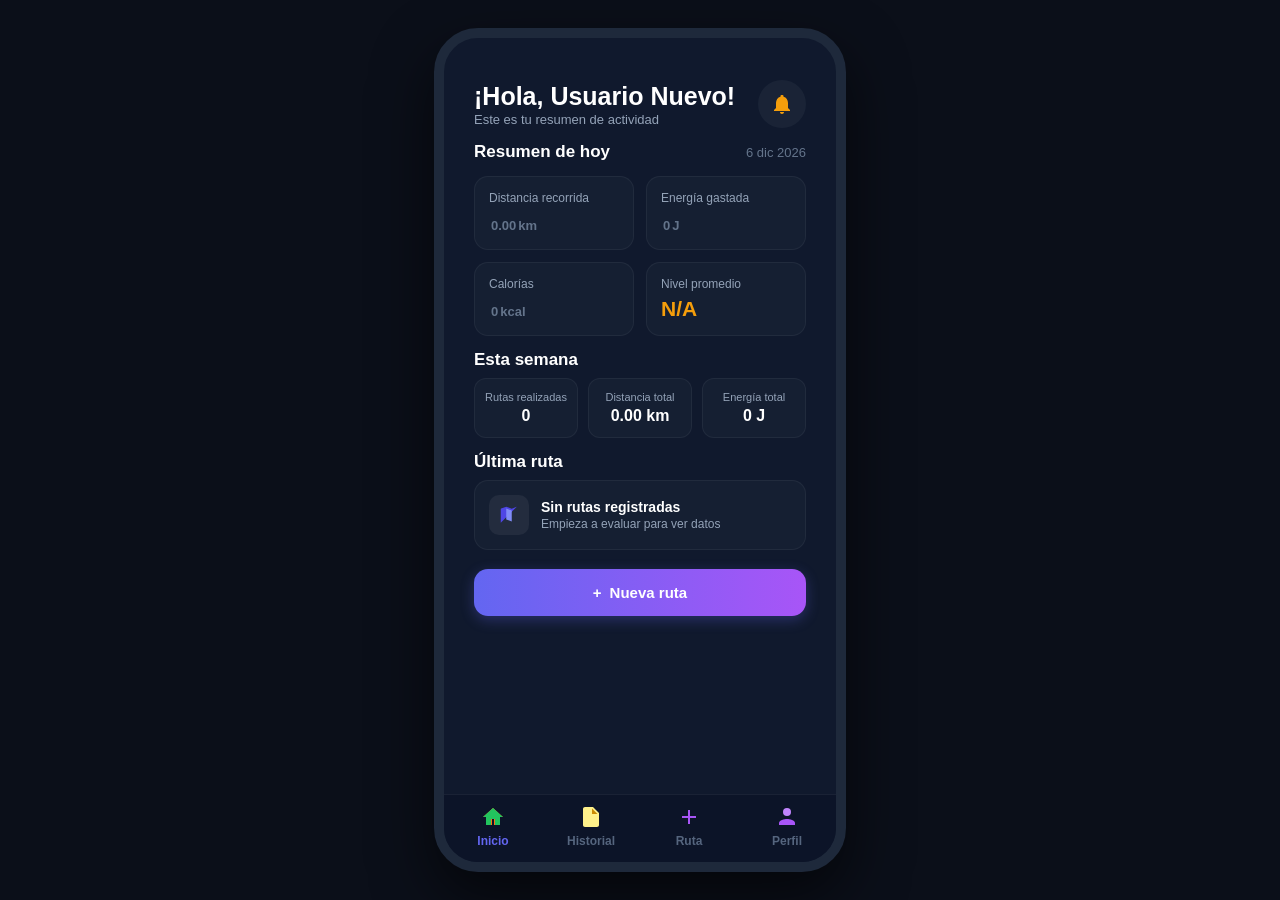
==== pages/dashboard.html @ e40ba509 "Primer commit desde VS Code" ====
<!DOCTYPE html>
<html lang="es">
<head>
    <meta charset="UTF-8">
    <meta name="viewport" content="width=device-width, initial-scale=1.0">
    <title>IntegriSpace 2.0 - Dashboard</title>
    <link rel="stylesheet" href="../css/style.css">
    <style>
        /* --- RESET Y CONTROL DE ESPACIOS COMPACTOS --- */
        .dashboard-layout, .dashboard-layout * {
            box-sizing: border-box;
            margin: 0;
            padding: 0;
        }
        .dashboard-layout {
            display: flex;
            flex-direction: column;
            gap: 14px; 
            padding: 12px 6px 100px 6px; /* Altura perfecta sin desbordes */
        }

        /* --- ENCABEZADO: SALUDO DINÁMICO Y CAMPANA REGULADA --- */
        .header-dashboard {
            display: flex;
            justify-content: space-between;
            align-items: center;
            width: 100%;
        }
        .welcome-text h2 {
            font-size: 25px;
            font-weight: 700;
            color: #ffffff;
        }
        .welcome-text p {
            color: #94a3b8;
            font-size: 13px;
            margin-top: 1px;
        }
        
        /* Botón de Notificaciones con buen tamaño circular */
        .btn-notification-box {
            background: rgba(30, 41, 59, 0.7);
            border: none;
            width: 48px;
            height: 48px;
            border-radius: 50%;
            display: flex;
            align-items: center;
            justify-content: center;
            cursor: pointer;
            transition: background 0.2s;
        }
        .btn-notification-box:hover {
            background: rgba(245, 158, 11, 0.15);
        }
        .btn-notification-box svg {
            width: 24px;
            height: 24px;
            fill: #f59e0b;
        }

        /* --- SECCIONES Y MÉTRICAS DE HOY --- */
        .section-title-container {
            display: flex;
            justify-content: space-between;
            align-items: center;
        }
        .section-title {
            font-size: 17px;
            font-weight: 700;
            color: #ffffff;
        }
        .current-date-badge {
            color: #64748b;
            font-size: 13px;
        }

        .grid-metrics {
            display: grid;
            grid-template-columns: repeat(2, 1fr);
            gap: 12px;
        }
        .metric-card {
            background: rgba(30, 41, 59, 0.45);
            border: 1px solid rgba(255, 255, 255, 0.05);
            border-radius: 14px;
            padding: 14px;
            display: flex;
            flex-direction: column;
            gap: 6px;
        }
        .metric-label {
            color: #94a3b8;
            font-size: 12px;
        }
        .metric-value {
            font-size: 21px;
            font-weight: 700;
            color: #ffffff;
        }
        .metric-value span {
            font-size: 13px;
            color: #64748b;
            margin-left: 2px;
        }
        .text-orange { color: #f59e0b; }

        /* --- SECCIÓN SEMANAL --- */
        .weekly-container-row {
            display: grid;
            grid-template-columns: repeat(3, 1fr);
            gap: 10px;
        }
        .weekly-subcard {
            background: rgba(30, 41, 59, 0.45);
            border: 1px solid rgba(255, 255, 255, 0.05);
            border-radius: 12px;
            padding: 12px 4px;
            text-align: center;
        }
        .weekly-sublabel {
            color: #94a3b8;
            font-size: 11px;
            display: block;
            margin-bottom: 4px;
        }
        .weekly-subvalue {
            font-size: 16px;
            font-weight: 700;
            color: #ffffff;
        }

        /* --- ÚLTIMA RUTA EVALUADA --- */
        .recent-route-card {
            background: rgba(30, 41, 59, 0.45);
            border: 1px solid rgba(255, 255, 255, 0.05);
            border-radius: 14px;
            padding: 14px;
            display: flex;
            align-items: center;
            gap: 12px;
        }
        .route-icon-box {
            background: rgba(255, 255, 255, 0.06);
            width: 40px;
            height: 40px;
            border-radius: 10px;
            display: flex;
            align-items: center;
            justify-content: center;
        }
        .route-icon-box svg {
            width: 22px;
            height: 22px;
        }
        .route-info-box {
            display: flex;
            flex-direction: column;
            gap: 2px;
        }
        .route-timestamp {
            font-size: 14px;
            font-weight: 600;
            color: #ffffff;
        }
        .route-summary-meta {
            font-size: 12px;
            color: #94a3b8;
        }
        .meta-highlight {
            color: #f59e0b;
        }

        /* --- BOTÓN NUEVA RUTA INTEGRADO --- */
        .btn-new-route {
            background: linear-gradient(90deg, #6366f1, #a855f7);
            color: #ffffff;
            border: none;
            border-radius: 14px;
            padding: 15px;
            font-size: 15px;
            font-weight: 700;
            cursor: pointer;
            display: flex;
            align-items: center;
            justify-content: center;
            gap: 8px;
            width: 100%;
            margin-top: 5px;
            box-shadow: 0 4px 14px rgba(99, 102, 241, 0.3);
            transition: transform 0.1s ease;
        }
        .btn-new-route:active {
            transform: scale(0.98);
        }

        /* --- NAVBAR INFERIOR ACOPLADO (Sin cajas grises de fondo ni desbordes) --- */
        .custom-bottom-nav {
            position: absolute !important;
            bottom: 0 !important;
            left: 0 !important;
            width: 100% !important;
            background: #0c1428 !important; 
            border-top: 1px solid rgba(255, 255, 255, 0.06) !important;
            display: flex !important;
            justify-content: space-around !important;
            padding: 10px 0 14px 0 !important;
            z-index: 9999 !important;
            border-radius: 0 0 30px 30px; /* Sigue la curva física del teléfono */
        }
        .custom-nav-item {
            display: flex !important;
            flex-direction: column !important;
            align-items: center !important;
            gap: 5px !important;
            color: #55657e !important;
            text-decoration: none !important;
            font-size: 12px !important;
            font-weight: 600 !important;
            width: 65px !important;
            background: none !important; 
            border: none !important;     
            outline: none !important;
            padding: 0 !important;
        }
        .custom-nav-item.active {
            color: #6366f1 !important;
        }
        .custom-nav-item svg {
            width: 24px !important; 
            height: 24px !important;
            display: block !important;
            background: none !important;
        }
    </style>
</head>
<body>

    <div class="wrapper-movil" style="position: relative; overflow: hidden;">
        <div class="contenido-app">
            <div class="dashboard-layout">
                
                <div class="header-dashboard">
                    <div class="welcome-text">
                        <h2 id="txtWelcome">¡Hola! </h2>
                        <p>Este es tu resumen de actividad</p>
                    </div>
                    <button class="btn-notification-box" id="btnNotification">
                        <svg viewBox="0 0 24 24">
                            <path d="M12 22c1.1 0 2-.9 2-2h-4c0 1.1.89 2 2 2zm6-6v-5c0-3.07-1.64-5.64-4.5-6.32V4c0-.83-.67-1-1.5-1s-1.5.17-1.5 1v.68C7.63 5.36 6 7.92 6 11v5l-2 2v1h16v-1l-2-2z"/>
                        </svg>
                    </button>
                </div>

                <div class="section-title-container">
                    <span class="section-title">Resumen de hoy</span>
                    <span class="current-date-badge" id="lblCurrentDate">--/--/----</span>
                </div>

                <div class="grid-metrics">
                    <div class="metric-card">
                        <span class="metric-label">Distancia recorrida</span>
                        <div class="metric-value"><span id="lblTodayDist">0.00</span><span>km</span></div>
                    </div>
                    <div class="metric-card">
                        <span class="metric-label">Energía gastada</span>
                        <div class="metric-value text-orange"><span id="lblTodayEnergy">0</span><span>J</span></div>
                    </div>
                    <div class="metric-card">
                        <span class="metric-label">Calorías</span>
                        <div class="metric-value"><span id="lblTodayCalories">0</span><span>kcal</span></div>
                    </div>
                    <div class="metric-card">
                        <span class="metric-label">Nivel promedio</span>
                        <div class="metric-value text-orange" id="lblTodayLevel">N/A</div>
                    </div>
                </div>

                <div>
                    <span class="section-title" style="display:block; margin-bottom:8px;">Esta semana</span>
                    <div class="weekly-container-row">
                        <div class="weekly-subcard">
                            <span class="weekly-sublabel">Rutas realizadas</span>
                            <span class="weekly-subvalue" id="lblWeekRoutes">0</span>
                        </div>
                        <div class="weekly-subcard">
                            <span class="weekly-sublabel">Distancia total</span>
                            <span class="weekly-subvalue" id="lblWeekDist">0.00 km</span>
                        </div>
                        <div class="weekly-subcard">
                            <span class="weekly-sublabel">Energía total</span>
                            <span class="weekly-subvalue" id="lblWeekEnergy">0 J</span>
                        </div>
                    </div>
                </div>

                <div>
                    <span class="section-title" style="display:block; margin-bottom:8px;">Última ruta</span>
                    <div class="recent-route-card">
                        <div class="route-icon-box">
                            <svg viewBox="0 0 24 24">
                                <path d="M20.5 3l-.16.03L15 5.1 9 3 3.36 4.9c-.21.07-.36.25-.36.48V20.5c0 .28.22.5c.5.5l.16-.03L9 18.9l6 2.1 5.64-1.9c.21-.07.36-.25.36-.48V3.5c0-.28-.22-.5-.5-.5z" fill="#4f46e5"/>
                                <path d="M15 19l-6-2.11V5l6 2.11V19z" fill="#818cf8"/>
                            </svg>
                        </div>
                        <div class="route-info-box">
                            <span class="route-timestamp" id="lblRecentRouteTime">Sin rutas registradas</span>
                            <span class="route-summary-meta" id="lblRecentRouteMeta">Empieza a evaluar para ver datos</span>
                        </div>
                    </div>
                </div>

                <button class="btn-new-route" onclick="alert('Iniciando el módulo de tracking de ruta...')">
                    <span>+</span> Nueva ruta
                </button>

            </div>
        </div>

        <nav class="custom-bottom-nav">
            <a href="dashboard.html" class="custom-nav-item active">
                <svg viewBox="0 0 24 24">
                    <path d="M12 3L2 12h3v8h6v-6h2v6h6v-8h3L12 3z" fill="#f97316"/>
                    <path d="M10 20v-6h4v6h5v-8h3L12 3 2 12h3v8h5z" fill="#22c55e"/>
                </svg>
                <span>Inicio</span>
            </a>
            <a href="historial.html" class="custom-nav-item">
                <svg viewBox="0 0 24 24">
                    <path d="M14 2H6c-1.1 0-1.99.9-1.99 2L4 20c0 1.1.89 2 1.99 2H18c1.1 0 2-.9 2-2V8l-6-6z" fill="#fef08a"/>
                    <path d="M13 9V3.5L18.5 9H13z" fill="#ca8a04"/>
                </svg>
                <span>Historial</span>
            </a>
            <a href="evaluacion.html" class="custom-nav-item">
                <svg viewBox="0 0 24 24">
                    <path d="M19 13h-6v6h-2v-6H5v-2h6V5h2v6h6v2z" fill="#a855f7"/>
                </svg>
                <span>Ruta</span>
            </a>
            <a href="perfil.html" class="custom-nav-item">
                <svg viewBox="0 0 24 24">
                    <circle cx="12" cy="7" r="4" fill="#c084fc"/>
                    <path d="M12 14c-2.67 0-8 1.34-8 4v2h16v-2c0-2.66-5.33-4-8-4z" fill="#a855f7"/>
                </svg>
                <span>Perfil</span>
            </a>
        </nav>
    </div>

    <script>
        document.addEventListener('DOMContentLoaded', () => {
            // Actualizar Fecha del Teléfono automáticamente
            const lblCurrentDate = document.getElementById('lblCurrentDate');
            if (lblCurrentDate) {
                const hoy = new Date();
                lblCurrentDate.textContent = hoy.toLocaleDateString('es-ES', { day: 'numeric', month: 'short', year: 'numeric' }).replace('.', '');
            }

            // Capturar la sesión activa para el saludo dinámico personalizado
            const txtWelcome = document.getElementById('txtWelcome');
            const usuarioActivo = localStorage.getItem('sesionActiva') || "Usuario Nuevo";
            if (txtWelcome) {
                txtWelcome.textContent = `¡Hola, ${usuarioActivo}! `;
            }

            // EVITA HARDCODEAR DATOS SI ES UNA CUENTA NUEVA (Limpieza estricta)
            if (usuarioActivo !== "Idominguez" && usuarioActivo !== "admin") {
                document.getElementById('lblTodayDist').textContent = "0.00";
                document.getElementById('lblTodayEnergy').textContent = "0";
                document.getElementById('lblTodayCalories').textContent = "0";
                document.getElementById('lblTodayLevel').textContent = "N/A";
                document.getElementById('lblWeekRoutes').textContent = "0";
                document.getElementById('lblWeekDist').textContent = "0.00 km";
                document.getElementById('lblWeekEnergy').textContent = "0 J";
                document.getElementById('lblRecentRouteTime').textContent = "Sin rutas registradas";
                document.getElementById('lblRecentRouteMeta').textContent = "Empieza a evaluar para ver datos";
            } else {
                // Cuenta Demo o de Pruebas (Idominguez / admin)
                document.getElementById('lblTodayDist').textContent = "0.65";
                document.getElementById('lblTodayEnergy').textContent = "780";
                document.getElementById('lblTodayCalories').textContent = "186";
                document.getElementById('lblTodayLevel').textContent = "Moderado";
                document.getElementById('lblWeekRoutes').textContent = "30";
                document.getElementById('lblWeekDist').textContent = "14.08 km";
                document.getElementById('lblWeekEnergy').textContent = "17527 J";
                document.getElementById('lblRecentRouteTime').textContent = "12-jun., 09:39 p. m.";
                document.getElementById('lblRecentRouteMeta').innerHTML = '0.65 km · <span class="meta-highlight">Moderado</span>';
            }

            // Funcionalidad de Alerta para el botón de Notificaciones
            const btnNotification = document.getElementById('btnNotification');
            if (btnNotification) {
                btnNotification.addEventListener('click', () => {
                    alert("¡Todo en orden! No tienes alertas viales ni mensajes nuevos pendientes.");
                });
            }
        });
    </script>
</body>
</html>
---- css/style.css ----
/* ==========================================================================
   VARIABLES DE DISEÑO - INTEGRISPACE 2.0 (Calibración de Color Exacta)
   ========================================================================== */
:root {
    --bg-principal: #10192d;     /* Azul noche exacto a tus maquetas */
    --bg-tarjeta: #18253c;       /* Fondo de inputs y tarjetas contenedor */
    --borde-tarjeta: #263756;    /* Bordes sutiles visibles */
    --texto-blanco: #ffffff;
    --texto-gris: #94a3b8;       /* Gris claro para legibilidad */
    --accent-blue: #3b82f6;      
    --gradiente-morado: linear-gradient(90deg, #6366f1, #3b82f6);
}

/* ==========================================================================
   RESETEO Y CONFIGURACIÓN BASE
   ========================================================================== */
* {
    margin: 0;
    padding: 0;
    box-sizing: border-box;
    font-family: 'Segoe UI', -apple-system, BlinkMacSystemFont, Roboto, sans-serif;
}

body {
    background-color: #0b0f19; 
    color: var(--texto-blanco);
    display: flex;
    justify-content: center;
    align-items: center;
    min-height: 100vh;
    transition: background-color 0.2s ease;
}

/* ==========================================================================
   CONTENEDOR SMARTPHONE (WRAPPER EQUILIBRADO)
   ========================================================================== */
.wrapper-movil {
    width: 100%;
    max-width: 412px;
    height: 844px;
    background-color: var(--bg-principal);
    border: 10px solid #1e293b;
    border-radius: 44px;
    position: relative;
    display: flex;
    flex-direction: column;
    overflow: hidden;
    box-shadow: 0 25px 60px rgba(0, 0, 0, 0.6);
}

.contenido-app {
    flex: 1;
    overflow-y: auto;
    padding: 30px 24px; /* Espaciado interno balanceado */
    display: flex;
    flex-direction: column;
}

.contenido-app::-webkit-scrollbar {
    width: 0px;
}

/* ==========================================================================
   COMPONENTES COMUNES (MENÚ INFERIOR)
   ========================================================================== */
.menu-inferior {
    position: absolute;
    bottom: 0;
    left: 0;
    width: 100%;
    height: 75px;
    background-color: #0d1321;
    border-top: 1px solid var(--borde-tarjeta);
    display: flex;
    justify-content: space-around;
    align-items: center;
    z-index: 100;
}

.menu-item {
    display: flex;
    flex-direction: column;
    align-items: center;
    text-decoration: none;
    color: var(--texto-gris);
    font-size: 11px;
    transition: color 0.2s ease;
}

.menu-item.activo {
    color: #6c5ce7;
}

/* ==========================================================================
   MODOS DE ACCESIBILIDAD DINÁMICOS CORREGIDOS
   ========================================================================== */

/* Escala uniforme de fuentes para elementos clave al activar Texto Grande */
body.large-text .brand-wrapper h1 { font-size: 42px; }
body.large-text .brand-tagline { font-size: 16px; max-width: 320px; }
body.large-text .login-input { font-size: 17px; padding: 18px; }
body.large-text .btn-login { font-size: 18px; padding: 18px; }
body.large-text .forgot-link, body.large-text .register-prompt { font-size: 16px; }
body.large-text .acc-option { font-size: 16px; }

/* Inversión total para el modo Alto Contraste */
body.high-contrast {
    --bg-principal: #000000;
    --bg-tarjeta: #0c0c0c;
    --borde-tarjeta: #ffffff;
    --texto-gris: #ffffff;
    --gradiente-morado: #5145cd;
}

body.high-contrast .login-input {
    border: 2px solid #ffffff;
}

body.high-contrast .btn-accessibility {
    background: #ffffff;
}

body.high-contrast .btn-accessibility img {
    filter: invert(0) brightness(0);
}
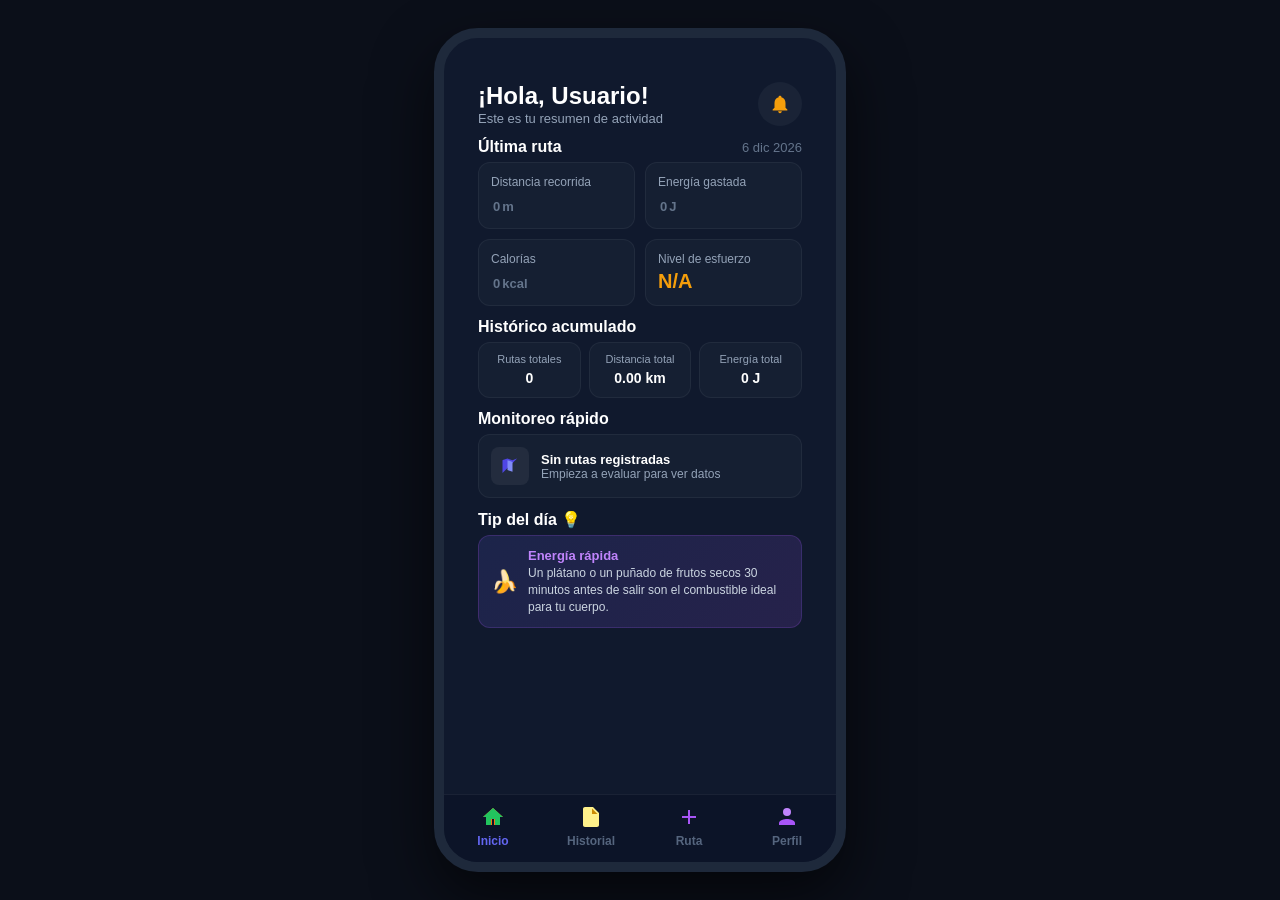
==== commit 9ac73fcf: "Actualización de la estructura y nuevos estilos" ====
--- a/pages/dashboard.html
+++ b/pages/dashboard.html
@@ -15,11 +15,11 @@
         .dashboard-layout {
             display: flex;
             flex-direction: column;
-            gap: 14px; 
-            padding: 12px 6px 100px 6px; /* Altura perfecta sin desbordes */
-        }
-
-        /* --- ENCABEZADO: SALUDO DINÁMICO Y CAMPANA REGULADA --- */
+            gap: 12px;
+            padding: 14px 10px 75px 10px;
+        }
+
+        /* --- ENCABEZADO --- */
         .header-dashboard {
             display: flex;
             justify-content: space-between;
@@ -27,7 +27,7 @@
             width: 100%;
         }
         .welcome-text h2 {
-            font-size: 25px;
+            font-size: 24px;
             font-weight: 700;
             color: #ffffff;
         }
@@ -37,25 +37,20 @@
             margin-top: 1px;
         }
         
-        /* Botón de Notificaciones con buen tamaño circular */
         .btn-notification-box {
             background: rgba(30, 41, 59, 0.7);
             border: none;
-            width: 48px;
-            height: 48px;
+            width: 44px;
+            height: 44px;
             border-radius: 50%;
             display: flex;
             align-items: center;
             justify-content: center;
             cursor: pointer;
-            transition: background 0.2s;
-        }
-        .btn-notification-box:hover {
-            background: rgba(245, 158, 11, 0.15);
         }
         .btn-notification-box svg {
-            width: 24px;
-            height: 24px;
+            width: 22px;
+            height: 22px;
             fill: #f59e0b;
         }
 
@@ -64,9 +59,10 @@
             display: flex;
             justify-content: space-between;
             align-items: center;
+            margin-bottom: 6px;
         }
         .section-title {
-            font-size: 17px;
+            font-size: 16px;
             font-weight: 700;
             color: #ffffff;
         }
@@ -78,23 +74,23 @@
         .grid-metrics {
             display: grid;
             grid-template-columns: repeat(2, 1fr);
-            gap: 12px;
+            gap: 10px;
         }
         .metric-card {
             background: rgba(30, 41, 59, 0.45);
             border: 1px solid rgba(255, 255, 255, 0.05);
-            border-radius: 14px;
-            padding: 14px;
+            border-radius: 12px;
+            padding: 12px;
             display: flex;
             flex-direction: column;
-            gap: 6px;
+            gap: 4px;
         }
         .metric-label {
             color: #94a3b8;
             font-size: 12px;
         }
         .metric-value {
-            font-size: 21px;
+            font-size: 20px;
             font-weight: 700;
             color: #ffffff;
         }
@@ -109,13 +105,13 @@
         .weekly-container-row {
             display: grid;
             grid-template-columns: repeat(3, 1fr);
-            gap: 10px;
+            gap: 8px;
         }
         .weekly-subcard {
             background: rgba(30, 41, 59, 0.45);
             border: 1px solid rgba(255, 255, 255, 0.05);
             border-radius: 12px;
-            padding: 12px 4px;
+            padding: 10px 4px;
             text-align: center;
         }
         .weekly-sublabel {
@@ -124,8 +120,8 @@
             display: block;
             margin-bottom: 4px;
         }
-        .weekly-subvalue {
-            font-size: 16px;
+        .weekly-subcard .weekly-subvalue {
+            font-size: 14px;
             font-weight: 700;
             color: #ffffff;
         }
@@ -134,32 +130,31 @@
         .recent-route-card {
             background: rgba(30, 41, 59, 0.45);
             border: 1px solid rgba(255, 255, 255, 0.05);
-            border-radius: 14px;
-            padding: 14px;
+            border-radius: 12px;
+            padding: 12px;
             display: flex;
             align-items: center;
             gap: 12px;
         }
         .route-icon-box {
             background: rgba(255, 255, 255, 0.06);
-            width: 40px;
-            height: 40px;
-            border-radius: 10px;
+            width: 38px;
+            height: 38px;
+            border-radius: 8px;
             display: flex;
             align-items: center;
             justify-content: center;
         }
         .route-icon-box svg {
-            width: 22px;
-            height: 22px;
+            width: 20px;
+            height: 20px;
         }
         .route-info-box {
             display: flex;
             flex-direction: column;
-            gap: 2px;
         }
         .route-timestamp {
-            font-size: 14px;
+            font-size: 13px;
             font-weight: 600;
             color: #ffffff;
         }
@@ -171,67 +166,35 @@
             color: #f59e0b;
         }
 
-        /* --- BOTÓN NUEVA RUTA INTEGRADO --- */
-        .btn-new-route {
-            background: linear-gradient(90deg, #6366f1, #a855f7);
-            color: #ffffff;
-            border: none;
-            border-radius: 14px;
-            padding: 15px;
-            font-size: 15px;
-            font-weight: 700;
-            cursor: pointer;
-            display: flex;
-            align-items: center;
-            justify-content: center;
-            gap: 8px;
-            width: 100%;
-            margin-top: 5px;
-            box-shadow: 0 4px 14px rgba(99, 102, 241, 0.3);
-            transition: transform 0.1s ease;
-        }
-        .btn-new-route:active {
-            transform: scale(0.98);
-        }
-
-        /* --- NAVBAR INFERIOR ACOPLADO (Sin cajas grises de fondo ni desbordes) --- */
+        /* --- TARJETA DE RECOMENDACIONES --- */
+        .recommendation-card {
+            background: linear-gradient(135deg, rgba(99, 102, 241, 0.15), rgba(168, 85, 247, 0.15));
+            border: 1px solid rgba(168, 85, 247, 0.2);
+            border-radius: 12px;
+            padding: 12px;
+            display: flex;
+            gap: 10px;
+            align-items: center;
+        }
+        .recommendation-icon { font-size: 22px; }
+        .recommendation-text-box { display: flex; flex-direction: column; gap: 2px; }
+        .recommendation-title { font-size: 13px; font-weight: 700; color: #c084fc; }
+        .recommendation-desc { font-size: 12px; color: #cbd5e1; line-height: 1.4; }
+
+        /* --- NAVBAR INFERIOR ACOPLADO --- */
         .custom-bottom-nav {
-            position: absolute !important;
-            bottom: 0 !important;
-            left: 0 !important;
-            width: 100% !important;
-            background: #0c1428 !important; 
-            border-top: 1px solid rgba(255, 255, 255, 0.06) !important;
-            display: flex !important;
-            justify-content: space-around !important;
-            padding: 10px 0 14px 0 !important;
-            z-index: 9999 !important;
-            border-radius: 0 0 30px 30px; /* Sigue la curva física del teléfono */
+            position: absolute !important; bottom: 0 !important; left: 0 !important; width: 100% !important;
+            background: #0c1428 !important; border-top: 1px solid rgba(255, 255, 255, 0.06) !important;
+            display: flex !important; justify-content: space-around !important; padding: 10px 0 14px 0 !important;
+            z-index: 9999 !important; border-radius: 0 0 30px 30px; 
         }
         .custom-nav-item {
-            display: flex !important;
-            flex-direction: column !important;
-            align-items: center !important;
-            gap: 5px !important;
-            color: #55657e !important;
-            text-decoration: none !important;
-            font-size: 12px !important;
-            font-weight: 600 !important;
-            width: 65px !important;
-            background: none !important; 
-            border: none !important;     
-            outline: none !important;
-            padding: 0 !important;
-        }
-        .custom-nav-item.active {
-            color: #6366f1 !important;
-        }
-        .custom-nav-item svg {
-            width: 24px !important; 
-            height: 24px !important;
-            display: block !important;
-            background: none !important;
-        }
+            display: flex !important; flex-direction: column !important; align-items: center !important; gap: 5px !important;
+            color: #55657e !important; text-decoration: none !important; font-size: 12px !important; font-weight: 600 !important;
+            width: 65px !important; background: none !important; border: none !important; outline: none !important; padding: 0 !important;
+        }
+        .custom-nav-item.active { color: #6366f1 !important; }
+        .custom-nav-item svg { width: 24px !important; height: 24px !important; display: block !important; background: none !important; }
     </style>
 </head>
 <body>
@@ -242,7 +205,7 @@
                 
                 <div class="header-dashboard">
                     <div class="welcome-text">
-                        <h2 id="txtWelcome">¡Hola! </h2>
+                        <h2 id="txtWelcome">¡Hola!</h2>
                         <p>Este es tu resumen de actividad</p>
                     </div>
                     <button class="btn-notification-box" id="btnNotification">
@@ -252,35 +215,36 @@
                     </button>
                 </div>
 
-                <div class="section-title-container">
-                    <span class="section-title">Resumen de hoy</span>
-                    <span class="current-date-badge" id="lblCurrentDate">--/--/----</span>
+                <div>
+                    <div class="section-title-container">
+                        <span class="section-title">Última ruta</span>
+                        <span class="current-date-badge" id="lblCurrentDate">--/--/----</span>
+                    </div>
+                    <div class="grid-metrics">
+                        <div class="metric-card">
+                            <span class="metric-label">Distancia recorrida</span>
+                            <div class="metric-value"><span id="lblTodayDist">0</span><span>m</span></div>
+                        </div>
+                        <div class="metric-card">
+                            <span class="metric-label">Energía gastada</span>
+                            <div class="metric-value text-orange"><span id="lblTodayEnergy">0</span><span>J</span></div>
+                        </div>
+                        <div class="metric-card">
+                            <span class="metric-label">Calorías</span>
+                            <div class="metric-value"><span id="lblTodayCalories">0</span><span>kcal</span></div>
+                        </div>
+                        <div class="metric-card">
+                            <span class="metric-label">Nivel de esfuerzo</span>
+                            <div class="metric-value text-orange" id="lblTodayLevel">N/A</div>
+                        </div>
+                    </div>
                 </div>
 
-                <div class="grid-metrics">
-                    <div class="metric-card">
-                        <span class="metric-label">Distancia recorrida</span>
-                        <div class="metric-value"><span id="lblTodayDist">0.00</span><span>km</span></div>
-                    </div>
-                    <div class="metric-card">
-                        <span class="metric-label">Energía gastada</span>
-                        <div class="metric-value text-orange"><span id="lblTodayEnergy">0</span><span>J</span></div>
-                    </div>
-                    <div class="metric-card">
-                        <span class="metric-label">Calorías</span>
-                        <div class="metric-value"><span id="lblTodayCalories">0</span><span>kcal</span></div>
-                    </div>
-                    <div class="metric-card">
-                        <span class="metric-label">Nivel promedio</span>
-                        <div class="metric-value text-orange" id="lblTodayLevel">N/A</div>
-                    </div>
-                </div>
-
                 <div>
-                    <span class="section-title" style="display:block; margin-bottom:8px;">Esta semana</span>
+                    <span class="section-title" style="display:block; margin-bottom:6px;">Histórico acumulado</span>
                     <div class="weekly-container-row">
                         <div class="weekly-subcard">
-                            <span class="weekly-sublabel">Rutas realizadas</span>
+                            <span class="weekly-sublabel">Rutas totales</span>
                             <span class="weekly-subvalue" id="lblWeekRoutes">0</span>
                         </div>
                         <div class="weekly-subcard">
@@ -295,7 +259,7 @@
                 </div>
 
                 <div>
-                    <span class="section-title" style="display:block; margin-bottom:8px;">Última ruta</span>
+                    <span class="section-title" style="display:block; margin-bottom:6px;">Monitoreo rápido</span>
                     <div class="recent-route-card">
                         <div class="route-icon-box">
                             <svg viewBox="0 0 24 24">
@@ -310,9 +274,16 @@
                     </div>
                 </div>
 
-                <button class="btn-new-route" onclick="alert('Iniciando el módulo de tracking de ruta...')">
-                    <span>+</span> Nueva ruta
-                </button>
+                <div>
+                    <span class="section-title" style="display:block; margin-bottom:6px;">Tip del día 💡</span>
+                    <div class="recommendation-card">
+                        <div class="recommendation-icon" id="tipIcon">🥤</div>
+                        <div class="recommendation-text-box">
+                            <span class="recommendation-title" id="tipTitle">¡Mantente hidratado!</span>
+                            <p class="recommendation-desc" id="tipDesc">Recuerda tomar entre 250ml y 500ml de agua antes de iniciar cualquier ruta para evitar fatigas.</p>
+                        </div>
+                    </div>
+                </div>
 
             </div>
         </div>
@@ -332,7 +303,7 @@
                 </svg>
                 <span>Historial</span>
             </a>
-            <a href="evaluacion.html" class="custom-nav-item">
+            <a href="ruta.html" class="custom-nav-item">
                 <svg viewBox="0 0 24 24">
                     <path d="M19 13h-6v6h-2v-6H5v-2h6V5h2v6h6v2z" fill="#a855f7"/>
                 </svg>
@@ -350,23 +321,61 @@
 
     <script>
         document.addEventListener('DOMContentLoaded', () => {
-            // Actualizar Fecha del Teléfono automáticamente
+            // 1. Mostrar fecha actual
             const lblCurrentDate = document.getElementById('lblCurrentDate');
             if (lblCurrentDate) {
                 const hoy = new Date();
                 lblCurrentDate.textContent = hoy.toLocaleDateString('es-ES', { day: 'numeric', month: 'short', year: 'numeric' }).replace('.', '');
             }
 
-            // Capturar la sesión activa para el saludo dinámico personalizado
+            // 2. Personalización de bienvenida
             const txtWelcome = document.getElementById('txtWelcome');
-            const usuarioActivo = localStorage.getItem('sesionActiva') || "Usuario Nuevo";
-            if (txtWelcome) {
-                txtWelcome.textContent = `¡Hola, ${usuarioActivo}! `;
-            }
-
-            // EVITA HARDCODEAR DATOS SI ES UNA CUENTA NUEVA (Limpieza estricta)
-            if (usuarioActivo !== "Idominguez" && usuarioActivo !== "admin") {
-                document.getElementById('lblTodayDist').textContent = "0.00";
+            const usuarioActivo = localStorage.getItem('sesionActiva') || "Usuario";
+            if (txtWelcome) { txtWelcome.textContent = `¡Hola, ${usuarioActivo}!`; }
+
+            // 3. Sincronización Real con la Base de Datos 'integriRutas'
+            const historialRutas = JSON.parse(localStorage.getItem('integriRutas')) || [];
+
+            if (historialRutas.length > 0) {
+                // Al usar array.push(), la ruta más nueva calculada está al final del array
+                const ultimaRuta = historialRutas[historialRutas.length - 1];
+                
+                // Función extractora: limpia texto ('m', 'J', 'kcal') y elimina puntos viales de millar ("19.640" -> 19640)
+                const extraerNumeroPuro = (valor) => {
+                    if (!valor) return 0;
+                    const limpio = valor.toString().replace(/[^\d]/g, '');
+                    return parseInt(limpio, 10) || 0;
+                };
+
+                // A) Sincronizar Tarjetas Superiores (Último cálculo registrado)
+                document.getElementById('lblTodayDist').textContent = extraerNumeroPuro(ultimaRuta.distancia || ultimaRuta.distanciaStr);
+                document.getElementById('lblTodayEnergy').textContent = extraerNumeroPuro(ultimaRuta.energia || ultimaRuta.energiaStr).toLocaleString('es-ES');
+                document.getElementById('lblTodayCalories').textContent = extraerNumeroPuro(ultimaRuta.calorias);
+                document.getElementById('lblTodayLevel').textContent = ultimaRuta.esfuerzo || "BAJO";
+
+                // B) Monitoreo Rápido Intermedio
+                document.getElementById('lblRecentRouteTime').textContent = `${ultimaRuta.fecha || 'Hoy'} · ${ultimaRuta.hora || ''}`;
+                document.getElementById('lblRecentRouteMeta').innerHTML = `${ultimaRuta.distancia || ultimaRuta.distanciaStr || '0 m'} · <span class="meta-highlight">${ultimaRuta.terreno || 'Plano'}</span> (${ultimaRuta.tiempo || '0 min'})`;
+
+                // C) Bucle de Matemáticas para Histórico Acumulado Completo
+                let metrosTotales = 0;
+                let energiaTotales = 0;
+
+                historialRutas.forEach(ruta => {
+                    metrosTotales += extraerNumeroPuro(ruta.distancia || ruta.distanciaStr);
+                    energiaTotales += extraerNumeroPuro(ruta.energia || ruta.energiaStr);
+                });
+
+                // Conversión estética a Kilómetros
+                const kilometrosTotales = (metrosTotales / 1000).toFixed(2);
+
+                document.getElementById('lblWeekRoutes').textContent = historialRutas.length;
+                document.getElementById('lblWeekDist').textContent = kilometrosTotales + " km";
+                document.getElementById('lblWeekEnergy').textContent = energiaTotales.toLocaleString('es-ES') + " J";
+
+            } else {
+                // Reset a ceros si borran la base de datos por completo
+                document.getElementById('lblTodayDist').textContent = "0";
                 document.getElementById('lblTodayEnergy').textContent = "0";
                 document.getElementById('lblTodayCalories').textContent = "0";
                 document.getElementById('lblTodayLevel').textContent = "N/A";
@@ -375,20 +384,21 @@
                 document.getElementById('lblWeekEnergy').textContent = "0 J";
                 document.getElementById('lblRecentRouteTime').textContent = "Sin rutas registradas";
                 document.getElementById('lblRecentRouteMeta').textContent = "Empieza a evaluar para ver datos";
-            } else {
-                // Cuenta Demo o de Pruebas (Idominguez / admin)
-                document.getElementById('lblTodayDist').textContent = "0.65";
-                document.getElementById('lblTodayEnergy').textContent = "780";
-                document.getElementById('lblTodayCalories').textContent = "186";
-                document.getElementById('lblTodayLevel').textContent = "Moderado";
-                document.getElementById('lblWeekRoutes').textContent = "30";
-                document.getElementById('lblWeekDist').textContent = "14.08 km";
-                document.getElementById('lblWeekEnergy').textContent = "17527 J";
-                document.getElementById('lblRecentRouteTime').textContent = "12-jun., 09:39 p. m.";
-                document.getElementById('lblRecentRouteMeta').innerHTML = '0.65 km · <span class="meta-highlight">Moderado</span>';
             }
 
-            // Funcionalidad de Alerta para el botón de Notificaciones
+            // 4. Tips Aleatorios
+            const tips = [
+                { icon: "🥤", title: "Hidratación inteligente", desc: "Toma de 250ml a 500ml de agua antes de iniciar tu ruta para mantener el rendimiento al máximo." },
+                { icon: "🍌", title: "Energía rápida", desc: "Un plátano o un puñado de frutos secos 30 minutos antes de salir son el combustible ideal para tu cuerpo." },
+                { icon: "🥗", title: "Recuperación muscular", desc: "Después de un gran esfuerzo, prioriza alimentos ricos en proteínas y carbohidratos limpios." },
+                { icon: "🧘", title: "Evita lesiones", desc: "Dedica al menos 3 minutos a estirar las piernas al finalizar tu recorrido. Tus músculos te lo agradecerán." }
+            ];
+            const randomTip = tips[Math.floor(Math.random() * tips.length)];
+            document.getElementById('tipIcon').textContent = randomTip.icon;
+            document.getElementById('tipTitle').textContent = randomTip.title;
+            document.getElementById('tipDesc').textContent = randomTip.desc;
+
+            // Alerta simulada de notificaciones
             const btnNotification = document.getElementById('btnNotification');
             if (btnNotification) {
                 btnNotification.addEventListener('click', () => {
--- a/css/style.css
+++ b/css/style.css
@@ -122,4 +122,36 @@
 
 body.high-contrast .btn-accessibility img {
     filter: invert(0) brightness(0);
+}
+
+
+
+
+
+
+
+
+
+/* ==========================================================================
+   AJUSTE DE PRECISIÓN PARA PANTALLAS CON MAPA (EVITA DESBORDES)
+   ========================================================================== */
+
+/* 1. Forzamos al teléfono a cortar absolutamente todo lo que toque sus esquinas redondeadas */
+.wrapper-movil {
+    overflow: hidden !important;
+}
+
+/* 2. Clase especial para remover el padding e impedir que el mapa se descuadre */
+.contenido-mapa-full {
+    padding: 0 !important;
+    overflow: hidden !important;
+}
+
+/* 3. Aseguramos que la barra de navegación se quede pegada al fondo real del teléfono */
+.menu-inferior, .custom-bottom-nav {
+    position: absolute !important;
+    bottom: 0 !important;
+    left: 0 !important;
+    width: 100% !important;
+    z-index: 9999 !important; /* Pasa por encima del mapa de Leaflet */
 }
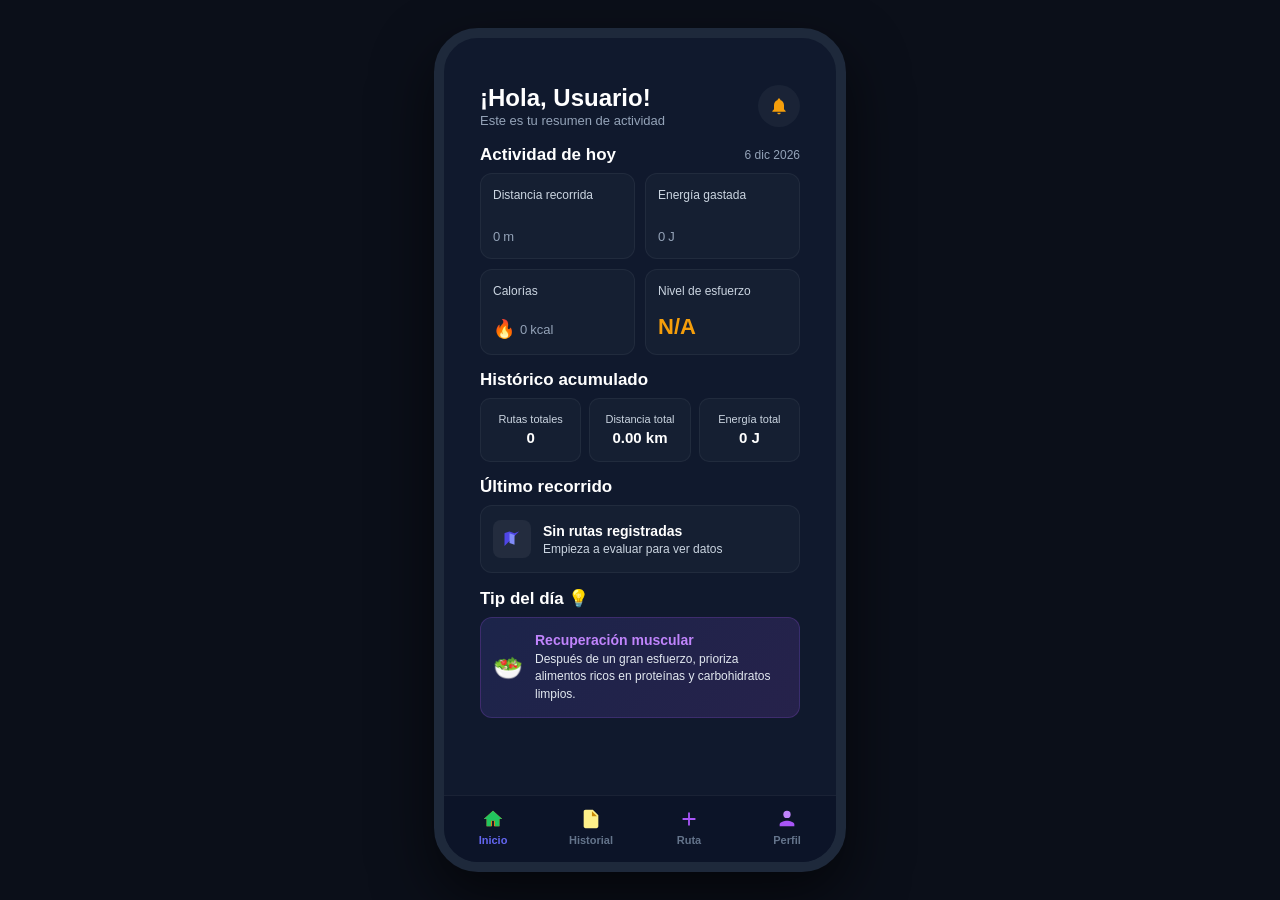
==== commit 1b311916: "Nuevos cambios en el proyecto" ====
--- a/pages/dashboard.html
+++ b/pages/dashboard.html
@@ -6,7 +6,7 @@
     <title>IntegriSpace 2.0 - Dashboard</title>
     <link rel="stylesheet" href="../css/style.css">
     <style>
-        /* --- RESET Y CONTROL DE ESPACIOS COMPACTOS --- */
+        /* --- RESET Y CONTROL DE ESPACIOS PERFECTOS --- */
         .dashboard-layout, .dashboard-layout * {
             box-sizing: border-box;
             margin: 0;
@@ -15,8 +15,8 @@
         .dashboard-layout {
             display: flex;
             flex-direction: column;
-            gap: 12px;
-            padding: 14px 10px 75px 10px;
+            gap: 15px; /* Ajuste exacto para expandir el layout y llenar el vacío */
+            padding: 16px 12px 85px 12px;
         }
 
         /* --- ENCABEZADO --- */
@@ -25,6 +25,7 @@
             justify-content: space-between;
             align-items: center;
             width: 100%;
+            margin-bottom: 2px;
         }
         .welcome-text h2 {
             font-size: 24px;
@@ -40,8 +41,8 @@
         .btn-notification-box {
             background: rgba(30, 41, 59, 0.7);
             border: none;
-            width: 44px;
-            height: 44px;
+            width: 42px;
+            height: 42px;
             border-radius: 50%;
             display: flex;
             align-items: center;
@@ -49,26 +50,26 @@
             cursor: pointer;
         }
         .btn-notification-box svg {
-            width: 22px;
-            height: 22px;
+            width: 20px;
+            height: 20px;
             fill: #f59e0b;
         }
 
-        /* --- SECCIONES Y MÉTRICAS DE HOY --- */
+        /* --- SECCIONES REFINADAS --- */
         .section-title-container {
             display: flex;
             justify-content: space-between;
             align-items: center;
-            margin-bottom: 6px;
+            margin-bottom: 8px;
         }
         .section-title {
-            font-size: 16px;
-            font-weight: 700;
+            font-size: 17px; /* Un punto más grande para llenar espacio elegantemente */
+            font-weight: 700; 
             color: #ffffff;
         }
         .current-date-badge {
-            color: #64748b;
-            font-size: 13px;
+            color: #94a3b8;
+            font-size: 12px;
         }
 
         .grid-metrics {
@@ -76,32 +77,63 @@
             grid-template-columns: repeat(2, 1fr);
             gap: 10px;
         }
+        
+        /* TARJETAS DE MÉTRICAS */
         .metric-card {
             background: rgba(30, 41, 59, 0.45);
             border: 1px solid rgba(255, 255, 255, 0.05);
             border-radius: 12px;
-            padding: 12px;
+            padding: 14px 12px; /* Un poco más de aire interno */
             display: flex;
             flex-direction: column;
-            gap: 4px;
-        }
+            justify-content: space-between; 
+            min-height: 86px; 
+            position: relative;
+            overflow: hidden;
+        }
+        
+        /* TEXTOS INTERIORES */
         .metric-label {
-            color: #94a3b8;
-            font-size: 12px;
+            color: #cbd5e1; 
+            font-size: 12px; 
+            font-weight: 500;
+            z-index: 2;
         }
         .metric-value {
-            font-size: 20px;
+            font-size: 22px; 
             font-weight: 700;
             color: #ffffff;
+            z-index: 2;
+            display: flex;
+            align-items: center;
+            gap: 3px;
         }
         .metric-value span {
             font-size: 13px;
-            color: #64748b;
-            margin-left: 2px;
+            color: #94a3b8; 
+            font-weight: 500;
         }
         .text-orange { color: #f59e0b; }
 
-        /* --- SECCIÓN SEMANAL --- */
+        /* CURVAS EN LA BASE */
+        .metric-sparkline {
+            position: absolute;
+            bottom: 0;
+            left: 0;
+            width: 100%;
+            height: 18px; 
+            z-index: 1;
+            pointer-events: none;
+            opacity: 0.7;
+        }
+        .metric-sparkline path {
+            stroke: #818cf8; 
+            stroke-width: 2;
+            fill: none;
+            stroke-linecap: round;
+        }
+
+        /* --- SECCIÓN HISTÓRICA --- */
         .weekly-container-row {
             display: grid;
             grid-template-columns: repeat(3, 1fr);
@@ -110,28 +142,29 @@
         .weekly-subcard {
             background: rgba(30, 41, 59, 0.45);
             border: 1px solid rgba(255, 255, 255, 0.05);
-            border-radius: 12px;
-            padding: 10px 4px;
+            border-radius: 10px;
+            padding: 14px 6px; 
             text-align: center;
         }
         .weekly-sublabel {
-            color: #94a3b8;
+            color: #cbd5e1; 
             font-size: 11px;
+            font-weight: 500;
             display: block;
             margin-bottom: 4px;
         }
         .weekly-subcard .weekly-subvalue {
-            font-size: 14px;
+            font-size: 15px;
             font-weight: 700;
             color: #ffffff;
         }
 
-        /* --- ÚLTIMA RUTA EVALUADA --- */
+        /* --- DETALLE DE ÚLTIMO VIAJE --- */
         .recent-route-card {
             background: rgba(30, 41, 59, 0.45);
             border: 1px solid rgba(255, 255, 255, 0.05);
             border-radius: 12px;
-            padding: 12px;
+            padding: 14px 12px; 
             display: flex;
             align-items: center;
             gap: 12px;
@@ -152,49 +185,86 @@
         .route-info-box {
             display: flex;
             flex-direction: column;
+            gap: 3px;
         }
         .route-timestamp {
-            font-size: 13px;
-            font-weight: 600;
+            font-size: 14px;
+            font-weight: 700;
             color: #ffffff;
         }
         .route-summary-meta {
-            font-size: 12px;
-            color: #94a3b8;
+            font-size: 12px; 
+            color: #cbd5e1;
+            font-weight: 500;
         }
         .meta-highlight {
             color: #f59e0b;
-        }
-
-        /* --- TARJETA DE RECOMENDACIONES --- */
+            font-weight: 600;
+        }
+
+        /* --- TARJETA DE RECOMENDACIONES (TIP) --- */
         .recommendation-card {
             background: linear-gradient(135deg, rgba(99, 102, 241, 0.15), rgba(168, 85, 247, 0.15));
             border: 1px solid rgba(168, 85, 247, 0.2);
             border-radius: 12px;
-            padding: 12px;
-            display: flex;
-            gap: 10px;
-            align-items: center;
-        }
-        .recommendation-icon { font-size: 22px; }
-        .recommendation-text-box { display: flex; flex-direction: column; gap: 2px; }
-        .recommendation-title { font-size: 13px; font-weight: 700; color: #c084fc; }
-        .recommendation-desc { font-size: 12px; color: #cbd5e1; line-height: 1.4; }
-
-        /* --- NAVBAR INFERIOR ACOPLADO --- */
+            padding: 14px 12px;
+            display: flex;
+            gap: 12px;
+            align-items: center;
+        }
+        .recommendation-icon { font-size: 24px; }
+        .recommendation-text-box { display: flex; flex-direction: column; gap: 3px; }
+        .recommendation-title { font-size: 14px; font-weight: 700; color: #c084fc; }
+        .recommendation-desc { font-size: 12px; color: #e2e8f0; line-height: 1.45; }
+
+        /* --- NAVBAR INFERIOR --- */
         .custom-bottom-nav {
             position: absolute !important; bottom: 0 !important; left: 0 !important; width: 100% !important;
             background: #0c1428 !important; border-top: 1px solid rgba(255, 255, 255, 0.06) !important;
-            display: flex !important; justify-content: space-around !important; padding: 10px 0 14px 0 !important;
+            display: flex !important; justify-content: space-around !important; padding: 12px 0 16px 0 !important;
             z-index: 9999 !important; border-radius: 0 0 30px 30px; 
         }
         .custom-nav-item {
-            display: flex !important; flex-direction: column !important; align-items: center !important; gap: 5px !important;
-            color: #55657e !important; text-decoration: none !important; font-size: 12px !important; font-weight: 600 !important;
-            width: 65px !important; background: none !important; border: none !important; outline: none !important; padding: 0 !important;
+            display: flex !important; flex-direction: column !important; align-items: center !important; gap: 4px !important;
+            color: #64748b !important; text-decoration: none !important; font-size: 11px !important; font-weight: 600 !important;
+            width: 60px !important; background: none !important; border: none !important; outline: none !important; padding: 0 !important;
         }
         .custom-nav-item.active { color: #6366f1 !important; }
-        .custom-nav-item svg { width: 24px !important; height: 24px !important; display: block !important; background: none !important; }
+        .custom-nav-item svg { width: 22px !important; height: 22px !important; display: block !important; background: none !important; }
+
+        /* --- MODAL --- */
+        .custom-modal-overlay {
+            position: fixed;
+            top: 0; left: 0; width: 100%; height: 100%;
+            background: rgba(15, 23, 42, 0.85);
+            backdrop-filter: blur(4px);
+            display: flex; align-items: center; justify-content: center;
+            z-index: 10000;
+            opacity: 0; pointer-events: none;
+            transition: opacity 0.2s ease;
+        }
+        .custom-modal-overlay.active { opacity: 1; pointer-events: auto; }
+        .custom-modal-card {
+            background: #1e293b;
+            border: 1px solid rgba(255, 255, 255, 0.1);
+            border-radius: 14px;
+            padding: 22px;
+            width: 88%;
+            max-width: 300px;
+            text-align: center;
+            box-shadow: 0 10px 25px -5px rgba(0, 0, 0, 0.5);
+            transform: scale(0.9);
+            transition: transform 0.2s ease;
+        }
+        .custom-modal-overlay.active .custom-modal-card { transform: scale(1); }
+        .custom-modal-title { color: #ffffff; font-size: 18px; font-weight: 700; margin-bottom: 6px; }
+        .custom-modal-text { color: #cbd5e1; font-size: 13px; line-height: 1.4; margin-bottom: 18px; }
+        .btn-modal-confirm {
+            background: #6366f1; color: #ffffff;
+            padding: 11px 20px; border-radius: 8px; font-size: 13px; font-weight: 600;
+            cursor: pointer; border: none; width: 100%; transition: background 0.2s;
+        }
+        .btn-modal-confirm:hover { background: #4f46e5; }
     </style>
 </head>
 <body>
@@ -217,22 +287,35 @@
 
                 <div>
                     <div class="section-title-container">
-                        <span class="section-title">Última ruta</span>
+                        <span class="section-title">Actividad de hoy</span>
                         <span class="current-date-badge" id="lblCurrentDate">--/--/----</span>
                     </div>
                     <div class="grid-metrics">
+                        
                         <div class="metric-card">
                             <span class="metric-label">Distancia recorrida</span>
                             <div class="metric-value"><span id="lblTodayDist">0</span><span>m</span></div>
-                        </div>
+                            <svg class="metric-sparkline" id="curveDist" viewBox="0 0 100 20" preserveAspectRatio="none">
+                                <path d="M0,18 Q20,6 40,15 T70,8 T100,18" />
+                            </svg>
+                        </div>
+                        
                         <div class="metric-card">
                             <span class="metric-label">Energía gastada</span>
                             <div class="metric-value text-orange"><span id="lblTodayEnergy">0</span><span>J</span></div>
-                        </div>
+                            <svg class="metric-sparkline" id="curveEnergy" viewBox="0 0 100 20" preserveAspectRatio="none">
+                                <path d="M0,15 Q25,19 50,7 T80,12 T100,15" />
+                            </svg>
+                        </div>
+                        
                         <div class="metric-card">
                             <span class="metric-label">Calorías</span>
-                            <div class="metric-value"><span id="lblTodayCalories">0</span><span>kcal</span></div>
-                        </div>
+                            <div class="metric-value">
+                                <span style="font-size: 18px; margin-right: 2px;">🔥</span>
+                                <span id="lblTodayCalories">0</span><span>kcal</span>
+                            </div>
+                        </div>
+                        
                         <div class="metric-card">
                             <span class="metric-label">Nivel de esfuerzo</span>
                             <div class="metric-value text-orange" id="lblTodayLevel">N/A</div>
@@ -241,7 +324,7 @@
                 </div>
 
                 <div>
-                    <span class="section-title" style="display:block; margin-bottom:6px;">Histórico acumulado</span>
+                    <span class="section-title" style="display:block; margin-bottom:8px;">Histórico acumulado</span>
                     <div class="weekly-container-row">
                         <div class="weekly-subcard">
                             <span class="weekly-sublabel">Rutas totales</span>
@@ -259,7 +342,7 @@
                 </div>
 
                 <div>
-                    <span class="section-title" style="display:block; margin-bottom:6px;">Monitoreo rápido</span>
+                    <span class="section-title" style="display:block; margin-bottom:8px;">Último recorrido</span>
                     <div class="recent-route-card">
                         <div class="route-icon-box">
                             <svg viewBox="0 0 24 24">
@@ -275,7 +358,7 @@
                 </div>
 
                 <div>
-                    <span class="section-title" style="display:block; margin-bottom:6px;">Tip del día 💡</span>
+                    <span class="section-title" style="display:block; margin-bottom:8px;">Tip del día 💡</span>
                     <div class="recommendation-card">
                         <div class="recommendation-icon" id="tipIcon">🥤</div>
                         <div class="recommendation-text-box">
@@ -319,45 +402,50 @@
         </nav>
     </div>
 
+    <div id="notificationModal" class="custom-modal-overlay">
+        <div class="custom-modal-card">
+            <div class="custom-modal-title">Notificaciones</div>
+            <p class="custom-modal-text">¡Todo al día! No tienes nuevos mensajes ni recordatorios pendientes por revisar.</p>
+            <button id="btnModalClose" class="btn-modal-confirm">Aceptar</button>
+        </div>
+    </div>
+
     <script>
         document.addEventListener('DOMContentLoaded', () => {
-            // 1. Mostrar fecha actual
             const lblCurrentDate = document.getElementById('lblCurrentDate');
             if (lblCurrentDate) {
                 const hoy = new Date();
                 lblCurrentDate.textContent = hoy.toLocaleDateString('es-ES', { day: 'numeric', month: 'short', year: 'numeric' }).replace('.', '');
             }
 
-            // 2. Personalización de bienvenida
             const txtWelcome = document.getElementById('txtWelcome');
             const usuarioActivo = localStorage.getItem('sesionActiva') || "Usuario";
             if (txtWelcome) { txtWelcome.textContent = `¡Hola, ${usuarioActivo}!`; }
 
-            // 3. Sincronización Real con la Base de Datos 'integriRutas'
             const historialRutas = JSON.parse(localStorage.getItem('integriRutas')) || [];
+            const curveDist = document.getElementById('curveDist');
+            const curveEnergy = document.getElementById('curveEnergy');
 
             if (historialRutas.length > 0) {
-                // Al usar array.push(), la ruta más nueva calculada está al final del array
                 const ultimaRuta = historialRutas[historialRutas.length - 1];
                 
-                // Función extractora: limpia texto ('m', 'J', 'kcal') y elimina puntos viales de millar ("19.640" -> 19640)
                 const extraerNumeroPuro = (valor) => {
                     if (!valor) return 0;
                     const limpio = valor.toString().replace(/[^\d]/g, '');
                     return parseInt(limpio, 10) || 0;
                 };
 
-                // A) Sincronizar Tarjetas Superiores (Último cálculo registrado)
                 document.getElementById('lblTodayDist').textContent = extraerNumeroPuro(ultimaRuta.distancia || ultimaRuta.distanciaStr);
                 document.getElementById('lblTodayEnergy').textContent = extraerNumeroPuro(ultimaRuta.energia || ultimaRuta.energiaStr).toLocaleString('es-ES');
                 document.getElementById('lblTodayCalories').textContent = extraerNumeroPuro(ultimaRuta.calorias);
                 document.getElementById('lblTodayLevel').textContent = ultimaRuta.esfuerzo || "BAJO";
 
-                // B) Monitoreo Rápido Intermedio
+                if(curveDist) curveDist.style.display = "block";
+                if(curveEnergy) curveEnergy.style.display = "block";
+
                 document.getElementById('lblRecentRouteTime').textContent = `${ultimaRuta.fecha || 'Hoy'} · ${ultimaRuta.hora || ''}`;
                 document.getElementById('lblRecentRouteMeta').innerHTML = `${ultimaRuta.distancia || ultimaRuta.distanciaStr || '0 m'} · <span class="meta-highlight">${ultimaRuta.terreno || 'Plano'}</span> (${ultimaRuta.tiempo || '0 min'})`;
 
-                // C) Bucle de Matemáticas para Histórico Acumulado Completo
                 let metrosTotales = 0;
                 let energiaTotales = 0;
 
@@ -366,7 +454,6 @@
                     energiaTotales += extraerNumeroPuro(ruta.energia || ruta.energiaStr);
                 });
 
-                // Conversión estética a Kilómetros
                 const kilometrosTotales = (metrosTotales / 1000).toFixed(2);
 
                 document.getElementById('lblWeekRoutes').textContent = historialRutas.length;
@@ -374,11 +461,14 @@
                 document.getElementById('lblWeekEnergy').textContent = energiaTotales.toLocaleString('es-ES') + " J";
 
             } else {
-                // Reset a ceros si borran la base de datos por completo
                 document.getElementById('lblTodayDist').textContent = "0";
                 document.getElementById('lblTodayEnergy').textContent = "0";
                 document.getElementById('lblTodayCalories').textContent = "0";
                 document.getElementById('lblTodayLevel').textContent = "N/A";
+                
+                if(curveDist) curveDist.style.display = "none";
+                if(curveEnergy) curveEnergy.style.display = "none";
+
                 document.getElementById('lblWeekRoutes').textContent = "0";
                 document.getElementById('lblWeekDist').textContent = "0.00 km";
                 document.getElementById('lblWeekEnergy').textContent = "0 J";
@@ -386,7 +476,6 @@
                 document.getElementById('lblRecentRouteMeta').textContent = "Empieza a evaluar para ver datos";
             }
 
-            // 4. Tips Aleatorios
             const tips = [
                 { icon: "🥤", title: "Hidratación inteligente", desc: "Toma de 250ml a 500ml de agua antes de iniciar tu ruta para mantener el rendimiento al máximo." },
                 { icon: "🍌", title: "Energía rápida", desc: "Un plátano o un puñado de frutos secos 30 minutos antes de salir son el combustible ideal para tu cuerpo." },
@@ -398,11 +487,23 @@
             document.getElementById('tipTitle').textContent = randomTip.title;
             document.getElementById('tipDesc').textContent = randomTip.desc;
 
-            // Alerta simulada de notificaciones
             const btnNotification = document.getElementById('btnNotification');
-            if (btnNotification) {
+            const notificationModal = document.getElementById('notificationModal');
+            const btnModalClose = document.getElementById('btnModalClose');
+
+            if (btnNotification && notificationModal && btnModalClose) {
                 btnNotification.addEventListener('click', () => {
-                    alert("¡Todo en orden! No tienes alertas viales ni mensajes nuevos pendientes.");
+                    notificationModal.classList.add('active');
+                });
+
+                btnModalClose.addEventListener('click', () => {
+                    notificationModal.classList.remove('active');
+                });
+
+                notificationModal.addEventListener('click', (e) => {
+                    if (e.target === notificationModal) {
+                        notificationModal.classList.remove('active');
+                    }
                 });
             }
         });
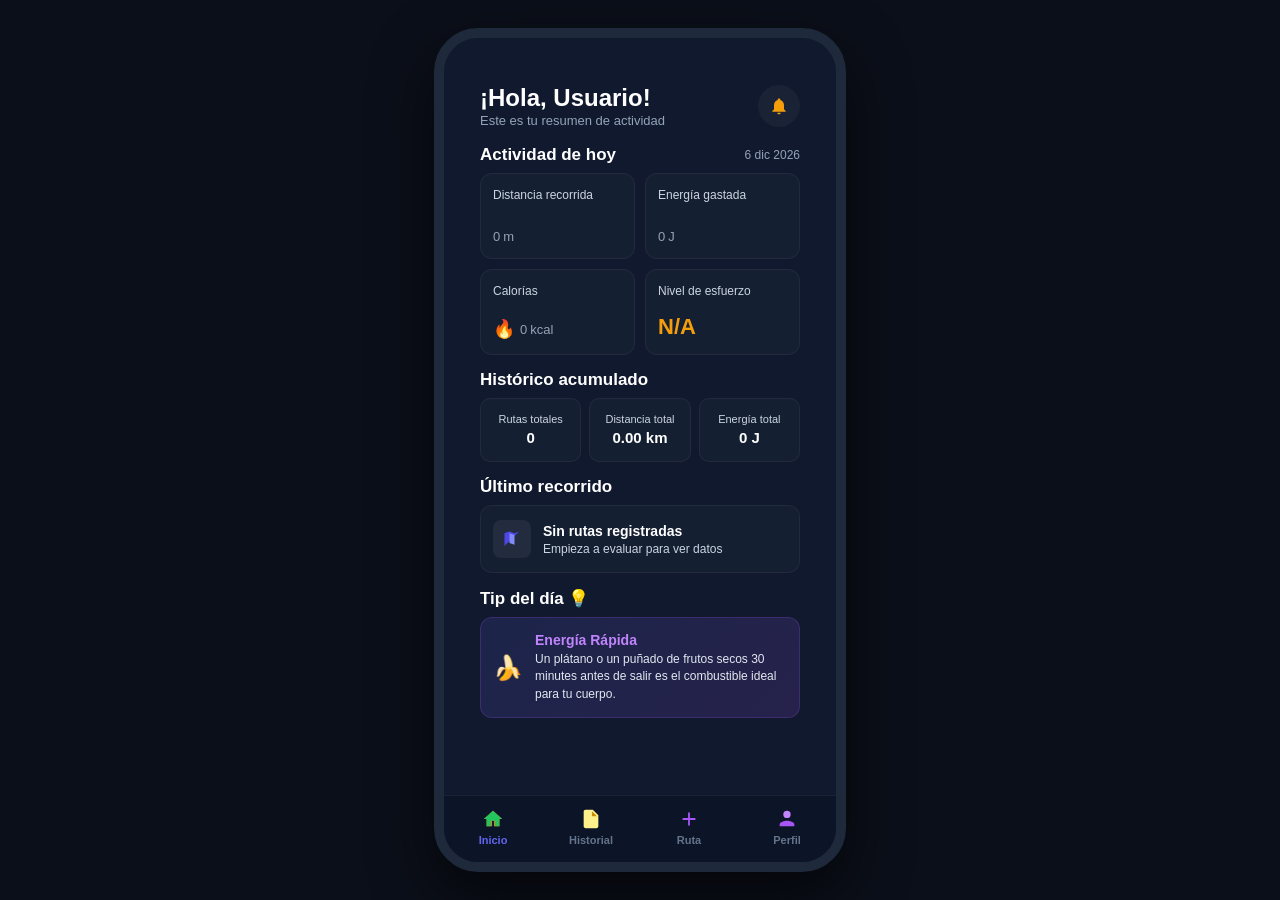
==== commit 822354d1: "Nuevos cambios aplicados" ====
--- a/pages/dashboard.html
+++ b/pages/dashboard.html
@@ -1,5 +1,5 @@
 <!DOCTYPE html>
-<html lang="es">
+<html lang="en">
 <head>
     <meta charset="UTF-8">
     <meta name="viewport" content="width=device-width, initial-scale=1.0">
@@ -232,7 +232,7 @@
         .custom-nav-item.active { color: #6366f1 !important; }
         .custom-nav-item svg { width: 22px !important; height: 22px !important; display: block !important; background: none !important; }
 
-        /* --- MODAL --- */
+        /* --- MODAL OSCURO/VIOLETA CORREGIDO SIN AMARILLO --- */
         .custom-modal-overlay {
             position: fixed;
             top: 0; left: 0; width: 100%; height: 100%;
@@ -245,8 +245,8 @@
         }
         .custom-modal-overlay.active { opacity: 1; pointer-events: auto; }
         .custom-modal-card {
-            background: #1e293b;
-            border: 1px solid rgba(255, 255, 255, 0.1);
+            background: #1e2533;
+            border: 1px solid rgba(92, 103, 242, 0.3);
             border-radius: 14px;
             padding: 22px;
             width: 88%;
@@ -257,10 +257,11 @@
             transition: transform 0.2s ease;
         }
         .custom-modal-overlay.active .custom-modal-card { transform: scale(1); }
-        .custom-modal-title { color: #ffffff; font-size: 18px; font-weight: 700; margin-bottom: 6px; }
+        .custom-modal-title { color: #ffffff; font-size: 18px; font-weight: 700; margin-bottom: 12px; }
         .custom-modal-text { color: #cbd5e1; font-size: 13px; line-height: 1.4; margin-bottom: 18px; }
         .btn-modal-confirm {
-            background: #6366f1; color: #ffffff;
+            background: #5c67f2;
+            color: #ffffff;
             padding: 11px 20px; border-radius: 8px; font-size: 13px; font-weight: 600;
             cursor: pointer; border: none; width: 100%; transition: background 0.2s;
         }
@@ -276,7 +277,7 @@
                 <div class="header-dashboard">
                     <div class="welcome-text">
                         <h2 id="txtWelcome">¡Hola!</h2>
-                        <p>Este es tu resumen de actividad</p>
+                        <p data-es="Este es tu resumen de actividad" data-en="This is your activity summary">Este es tu resumen de actividad</p>
                     </div>
                     <button class="btn-notification-box" id="btnNotification">
                         <svg viewBox="0 0 24 24">
@@ -287,13 +288,13 @@
 
                 <div>
                     <div class="section-title-container">
-                        <span class="section-title">Actividad de hoy</span>
+                        <span class="section-title" data-es="Actividad de hoy" data-en="Today's activity">Actividad de hoy</span>
                         <span class="current-date-badge" id="lblCurrentDate">--/--/----</span>
                     </div>
                     <div class="grid-metrics">
                         
                         <div class="metric-card">
-                            <span class="metric-label">Distancia recorrida</span>
+                            <span class="metric-label" data-es="Distancia recorrida" data-en="Distance traveled">Distancia recorrida</span>
                             <div class="metric-value"><span id="lblTodayDist">0</span><span>m</span></div>
                             <svg class="metric-sparkline" id="curveDist" viewBox="0 0 100 20" preserveAspectRatio="none">
                                 <path d="M0,18 Q20,6 40,15 T70,8 T100,18" />
@@ -301,7 +302,7 @@
                         </div>
                         
                         <div class="metric-card">
-                            <span class="metric-label">Energía gastada</span>
+                            <span class="metric-label" data-es="Energía gastada" data-en="Energy spent">Energía gastada</span>
                             <div class="metric-value text-orange"><span id="lblTodayEnergy">0</span><span>J</span></div>
                             <svg class="metric-sparkline" id="curveEnergy" viewBox="0 0 100 20" preserveAspectRatio="none">
                                 <path d="M0,15 Q25,19 50,7 T80,12 T100,15" />
@@ -309,7 +310,7 @@
                         </div>
                         
                         <div class="metric-card">
-                            <span class="metric-label">Calorías</span>
+                            <span class="metric-label" data-es="Calorías" data-en="Calories">Calorías</span>
                             <div class="metric-value">
                                 <span style="font-size: 18px; margin-right: 2px;">🔥</span>
                                 <span id="lblTodayCalories">0</span><span>kcal</span>
@@ -317,32 +318,34 @@
                         </div>
                         
                         <div class="metric-card">
-                            <span class="metric-label">Nivel de esfuerzo</span>
+                            <span class="metric-label" data-es="Nivel de esfuerzo" data-en="Effort level">Nivel de esfuerzo</span>
                             <div class="metric-value text-orange" id="lblTodayLevel">N/A</div>
                         </div>
                     </div>
                 </div>
 
                 <div>
-                    <span class="section-title" style="display:block; margin-bottom:8px;">Histórico acumulado</span>
+                    <span class="section-title" style="display:block; margin-bottom:8px;" data-es="Histórico acumulado" data-en="Accumulated history">Histórico acumulado</span>
                     <div class="weekly-container-row">
                         <div class="weekly-subcard">
-                            <span class="weekly-sublabel">Rutas totales</span>
+                            <span class="weekly-sublabel" data-es="Rutas totales" data-en="Total routes">Rutas totales</span>
                             <span class="weekly-subvalue" id="lblWeekRoutes">0</span>
                         </div>
                         <div class="weekly-subcard">
-                            <span class="weekly-sublabel">Distancia total</span>
+                            <span class="weekly-sublabel" data-es="Distancia total" data-en="Total distance">Distancia total</span>
                             <span class="weekly-subvalue" id="lblWeekDist">0.00 km</span>
                         </div>
                         <div class="weekly-subcard">
-                            <span class="weekly-sublabel">Energía total</span>
+                            <span class="weekly-sublabel" data-es="Energía total" data-en="Total energy">Energía total</span>
                             <span class="weekly-subvalue" id="lblWeekEnergy">0 J</span>
                         </div>
                     </div>
                 </div>
 
                 <div>
-                    <span class="section-title" style="display:block; margin-bottom:8px;">Último recorrido</span>
+                    <span class="section-title" style="display:block; margin-bottom:8px;">
+                        <span data-es="Último recorrido" data-en="Last route">Último recorrido</span>
+                    </span>
                     <div class="recent-route-card">
                         <div class="route-icon-box">
                             <svg viewBox="0 0 24 24">
@@ -358,12 +361,12 @@
                 </div>
 
                 <div>
-                    <span class="section-title" style="display:block; margin-bottom:8px;">Tip del día 💡</span>
+                    <span class="section-title" style="display:block; margin-bottom:8px;"><span data-es="Tip del día" data-en="Tip of the day">Tip del día</span> 💡</span>
                     <div class="recommendation-card">
                         <div class="recommendation-icon" id="tipIcon">🥤</div>
                         <div class="recommendation-text-box">
-                            <span class="recommendation-title" id="tipTitle">¡Mantente hidratado!</span>
-                            <p class="recommendation-desc" id="tipDesc">Recuerda tomar entre 250ml y 500ml de agua antes de iniciar cualquier ruta para evitar fatigas.</p>
+                            <span class="recommendation-title" id="tipTitle">Hidratación Inteligente</span>
+                            <p class="recommendation-desc" id="tipDesc">Bebe de 250ml a 500ml de agua antes de iniciar tu recorrido para mantener el rendimiento al máximo.</p>
                         </div>
                     </div>
                 </div>
@@ -377,74 +380,125 @@
                     <path d="M12 3L2 12h3v8h6v-6h2v6h6v-8h3L12 3z" fill="#f97316"/>
                     <path d="M10 20v-6h4v6h5v-8h3L12 3 2 12h3v8h5z" fill="#22c55e"/>
                 </svg>
-                <span>Inicio</span>
+                <span data-es="Inicio" data-en="Home">Inicio</span>
             </a>
             <a href="historial.html" class="custom-nav-item">
                 <svg viewBox="0 0 24 24">
                     <path d="M14 2H6c-1.1 0-1.99.9-1.99 2L4 20c0 1.1.89 2 1.99 2H18c1.1 0 2-.9 2-2V8l-6-6z" fill="#fef08a"/>
                     <path d="M13 9V3.5L18.5 9H13z" fill="#ca8a04"/>
                 </svg>
-                <span>Historial</span>
+                <span data-es="Historial" data-en="History">Historial</span>
             </a>
             <a href="ruta.html" class="custom-nav-item">
                 <svg viewBox="0 0 24 24">
                     <path d="M19 13h-6v6h-2v-6H5v-2h6V5h2v6h6v2z" fill="#a855f7"/>
                 </svg>
-                <span>Ruta</span>
+                <span data-es="Ruta" data-en="Route">Ruta</span>
             </a>
             <a href="perfil.html" class="custom-nav-item">
                 <svg viewBox="0 0 24 24">
                     <circle cx="12" cy="7" r="4" fill="#c084fc"/>
                     <path d="M12 14c-2.67 0-8 1.34-8 4v2h16v-2c0-2.66-5.33-4-8-4z" fill="#a855f7"/>
                 </svg>
-                <span>Perfil</span>
+                <span data-es="Perfil" data-en="Profile">Perfil</span>
             </a>
         </nav>
     </div>
 
     <div id="notificationModal" class="custom-modal-overlay">
         <div class="custom-modal-card">
-            <div class="custom-modal-title">Notificaciones</div>
-            <p class="custom-modal-text">¡Todo al día! No tienes nuevos mensajes ni recordatorios pendientes por revisar.</p>
-            <button id="btnModalClose" class="btn-modal-confirm">Aceptar</button>
+            <div class="custom-modal-title" data-es="Notificaciones" data-en="Notifications">Notificaciones</div>
+            <p class="custom-modal-text" data-es="¡Todo al día! No tienes nuevos mensajes ni recordatorios pendientes por revisar." data-en="All up to date! You have no new messages or pending reminders to review.">¡Todo al día! No tienes nuevos mensajes ni recordatorios pendientes por revisar.</p>
+            <button id="btnModalClose" class="btn-modal-confirm" data-es="Aceptar" data-en="Accept">Aceptar</button>
         </div>
     </div>
 
+    <div id="registerSuccessModal" class="custom-modal-overlay">
+        <div class="custom-modal-card">
+            <div class="custom-modal-title" data-es="¡Registro Exitoso!" data-en="Successful Registration!">¡Registro Exitoso!</div>
+            <p class="custom-modal-text" data-es="Tu cuenta ha sido creada correctamente.<br>Ahora puedes iniciar sesión." data-en="Your account has been successfully created.<br>Now you can log in.">Tu cuenta ha sido creada correctamente.<br>Ahora puedes iniciar sesión.</p>
+            <button id="btnRegisterModalClose" class="btn-modal-confirm" data-es="Aceptar" data-en="Accept">Aceptar</button>
+        </div>
+    </div>
+
+    <script src="../js/script.js"></script>
+
     <script>
         document.addEventListener('DOMContentLoaded', () => {
+            
+            // --- DETECCION DE IDIOMA ROBUSTA ---
+            const currentLang = localStorage.getItem('idioma') || localStorage.getItem('language') || 'es'; 
+
+            // Función global para traducir elementos estáticos con data-attributes
+            const traducirElementos = (lang) => {
+                document.querySelectorAll('[data-es][data-en]').forEach(elem => {
+                    elem.innerHTML = elem.getAttribute(`data-${lang}`);
+                });
+            };
+            traducirElementos(currentLang);
+
+            // --- CONFIGURAR FECHA LOCALIZADA ---
             const lblCurrentDate = document.getElementById('lblCurrentDate');
             if (lblCurrentDate) {
                 const hoy = new Date();
-                lblCurrentDate.textContent = hoy.toLocaleDateString('es-ES', { day: 'numeric', month: 'short', year: 'numeric' }).replace('.', '');
-            }
-
+                const locale = currentLang === 'es' ? 'es-ES' : 'en-US';
+                lblCurrentDate.textContent = hoy.toLocaleDateString(locale, { day: 'numeric', month: 'short', year: 'numeric' }).replace('.', '');
+            }
+
+            // --- SALUDO BIENVENIDA TRADUCIDO ---
             const txtWelcome = document.getElementById('txtWelcome');
-            const usuarioActivo = localStorage.getItem('sesionActiva') || "Usuario";
-            if (txtWelcome) { txtWelcome.textContent = `¡Hola, ${usuarioActivo}!`; }
-
+            const usuarioActivo = localStorage.getItem('usuarioActivo') || localStorage.getItem('sesionActiva') || (currentLang === 'es' ? "Usuario" : "User");
+            if (txtWelcome) { 
+                txtWelcome.textContent = currentLang === 'es' ? `¡Hola, ${usuarioActivo}!` : `Hello, ${usuarioActivo}!`; 
+            }
+
+            // --- MANEJO DE RUTAS HISTÓRICAS CON IDIOMA DINÁMICO ---
             const historialRutas = JSON.parse(localStorage.getItem('integriRutas')) || [];
             const curveDist = document.getElementById('curveDist');
             const curveEnergy = document.getElementById('curveEnergy');
 
+            const extraerNumeroPuro = (valor) => {
+                if (!valor) return 0;
+                const limpio = valor.toString().replace(/[^\d]/g, '');
+                return parseInt(limpio, 10) || 0;
+            };
+
             if (historialRutas.length > 0) {
                 const ultimaRuta = historialRutas[historialRutas.length - 1];
                 
-                const extraerNumeroPuro = (valor) => {
-                    if (!valor) return 0;
-                    const limpio = valor.toString().replace(/[^\d]/g, '');
-                    return parseInt(limpio, 10) || 0;
-                };
-
                 document.getElementById('lblTodayDist').textContent = extraerNumeroPuro(ultimaRuta.distancia || ultimaRuta.distanciaStr);
-                document.getElementById('lblTodayEnergy').textContent = extraerNumeroPuro(ultimaRuta.energia || ultimaRuta.energiaStr).toLocaleString('es-ES');
+                document.getElementById('lblTodayEnergy').textContent = extraerNumeroPuro(ultimaRuta.energia || ultimaRuta.energiaStr).toLocaleString(currentLang === 'es' ? 'es-ES' : 'en-US');
                 document.getElementById('lblTodayCalories').textContent = extraerNumeroPuro(ultimaRuta.calorias);
-                document.getElementById('lblTodayLevel').textContent = ultimaRuta.esfuerzo || "BAJO";
+                
+                // Nivel de esfuerzo traducido dinámicamente
+                let esfuerzoLabel = ultimaRuta.esfuerzo || "BAJO";
+                if (currentLang === 'es') {
+                    if (esfuerzoLabel === "LOW" || esfuerzoLabel === "BAJO") esfuerzoLabel = "BAJO";
+                    if (esfuerzoLabel === "MEDIUM" || esfuerzoLabel === "MEDIO") esfuerzoLabel = "MEDIO";
+                    if (esfuerzoLabel === "HIGH" || esfuerzoLabel === "ALTO") esfuerzoLabel = "ALTO";
+                } else {
+                    if (esfuerzoLabel === "BAJO" || esfuerzoLabel === "LOW") esfuerzoLabel = "LOW";
+                    if (esfuerzoLabel === "MEDIO" || esfuerzoLabel === "MEDIUM") esfuerzoLabel = "MEDIUM";
+                    if (esfuerzoLabel === "ALTO" || esfuerzoLabel === "HIGH") esfuerzoLabel = "HIGH";
+                }
+                document.getElementById('lblTodayLevel').textContent = esfuerzoLabel;
 
                 if(curveDist) curveDist.style.display = "block";
                 if(curveEnergy) curveEnergy.style.display = "block";
 
-                document.getElementById('lblRecentRouteTime').textContent = `${ultimaRuta.fecha || 'Hoy'} · ${ultimaRuta.hora || ''}`;
-                document.getElementById('lblRecentRouteMeta').innerHTML = `${ultimaRuta.distancia || ultimaRuta.distanciaStr || '0 m'} · <span class="meta-highlight">${ultimaRuta.terreno || 'Plano'}</span> (${ultimaRuta.tiempo || '0 min'})`;
+                const labelFecha = currentLang === 'es' ? "Hoy" : "Today";
+                document.getElementById('lblRecentRouteTime').textContent = `${labelFecha} · ${ultimaRuta.hora || ''}`;
+                
+                let terrenoLabel = ultimaRuta.terreno || 'Flat';
+                if (currentLang === 'es') {
+                    if (terrenoLabel === "Flat" || terrenoLabel === "Plano") terrenoLabel = "Plano";
+                    if (terrenoLabel === "Sloped" || terrenoLabel === "Inclinado") terrenoLabel = "Inclinado";
+                } else {
+                    if (terrenoLabel === "Plano" || terrenoLabel === "Flat") terrenoLabel = "Flat";
+                    if (terrenoLabel === "Inclinado" || terrenoLabel === "Sloped") terrenoLabel = "Sloped";
+                }
+                
+                document.getElementById('lblRecentRouteMeta').innerHTML = `${ultimaRuta.distancia || ultimaRuta.distanciaStr || '0 m'} · <span class="meta-highlight">${terrenoLabel}</span> (${ultimaRuta.tiempo || '0 min'})`;
 
                 let metrosTotales = 0;
                 let energiaTotales = 0;
@@ -458,9 +512,10 @@
 
                 document.getElementById('lblWeekRoutes').textContent = historialRutas.length;
                 document.getElementById('lblWeekDist').textContent = kilometrosTotales + " km";
-                document.getElementById('lblWeekEnergy').textContent = energiaTotales.toLocaleString('es-ES') + " J";
+                document.getElementById('lblWeekEnergy').textContent = energiaTotales.toLocaleString(currentLang === 'es' ? 'es-ES' : 'en-US') + " J";
 
             } else {
+                // Estados vacíos traducidos correctamente según selección
                 document.getElementById('lblTodayDist').textContent = "0";
                 document.getElementById('lblTodayEnergy').textContent = "0";
                 document.getElementById('lblTodayCalories').textContent = "0";
@@ -472,21 +527,38 @@
                 document.getElementById('lblWeekRoutes').textContent = "0";
                 document.getElementById('lblWeekDist').textContent = "0.00 km";
                 document.getElementById('lblWeekEnergy').textContent = "0 J";
-                document.getElementById('lblRecentRouteTime').textContent = "Sin rutas registradas";
-                document.getElementById('lblRecentRouteMeta').textContent = "Empieza a evaluar para ver datos";
-            }
-
-            const tips = [
-                { icon: "🥤", title: "Hidratación inteligente", desc: "Toma de 250ml a 500ml de agua antes de iniciar tu ruta para mantener el rendimiento al máximo." },
-                { icon: "🍌", title: "Energía rápida", desc: "Un plátano o un puñado de frutos secos 30 minutos antes de salir son el combustible ideal para tu cuerpo." },
-                { icon: "🥗", title: "Recuperación muscular", desc: "Después de un gran esfuerzo, prioriza alimentos ricos en proteínas y carbohidratos limpios." },
-                { icon: "🧘", title: "Evita lesiones", desc: "Dedica al menos 3 minutos a estirar las piernas al finalizar tu recorrido. Tus músculos te lo agradecerán." }
-            ];
-            const randomTip = tips[Math.floor(Math.random() * tips.length)];
+                
+                document.getElementById('lblRecentRouteTime').textContent = currentLang === 'es' ? "Sin rutas registradas" : "No routes registered";
+                document.getElementById('lblRecentRouteMeta').textContent = currentLang === 'es' ? "Empieza a evaluar para ver datos" : "Start evaluating to see data";
+            }
+
+            // --- TRADUCCIÓN COMPLETA DE LOS TIPS ---
+            const tips = {
+                es: [
+                    { icon: "🥤", title: "Hidratación Inteligente", desc: "Bebe de 250ml a 500ml de agua antes de iniciar tu recorrido para mantener el rendimiento al máximo." },
+                    { icon: "🍌", title: "Energía Rápida", desc: "Un plátano o un puñado de frutos secos 30 minutes antes de salir es el combustible ideal para tu cuerpo." },
+                    { icon: "🥗", title: "Recuperación Muscular", desc: "Después de un gran esfuerzo, prioriza alimentos ricos en proteínas y carbohidratos limpios." },
+                    { icon: "🧘", title: "Evita Lesiones", desc: "Dedica al menos 3 minutos a estirar las piernas al finalizar tu recorrido. Tus músculos te lo agradecerán." }
+                ],
+                en: [
+                    { icon: "🥤", title: "Smart Hydration", desc: "Drink 250ml to 500ml of water before starting your route to keep performance at its peak." },
+                    { icon: "🍌", title: "Quick Energy", desc: "A banana or a handful of nuts 30 minutes before leaving is ideal fuel for your body." },
+                    { icon: "🥗", title: "Muscle Recovery", desc: "After a great effort, prioritize foods rich in protein and clean carbohydrates." },
+                    { icon: "🧘", title: "Prevent Injuries", desc: "Spend at least 3 minutes stretching your legs after your run. Your muscles will thank you." }
+                ]
+            };
+            
+            const listaTips = tips[currentLang] || tips['es'];
+            const randomTip = listaTips[Math.floor(Math.random() * listaTips.length)];
             document.getElementById('tipIcon').textContent = randomTip.icon;
             document.getElementById('tipTitle').textContent = randomTip.title;
             document.getElementById('tipDesc').textContent = randomTip.desc;
 
+            if (typeof aplicarIdioma === 'function') {
+                aplicarIdioma(currentLang);
+            }
+
+            // --- LÓGICA MODAL NOTIFICACIONES ---
             const btnNotification = document.getElementById('btnNotification');
             const notificationModal = document.getElementById('notificationModal');
             const btnModalClose = document.getElementById('btnModalClose');
@@ -495,15 +567,29 @@
                 btnNotification.addEventListener('click', () => {
                     notificationModal.classList.add('active');
                 });
-
                 btnModalClose.addEventListener('click', () => {
                     notificationModal.classList.remove('active');
                 });
-
                 notificationModal.addEventListener('click', (e) => {
-                    if (e.target === notificationModal) {
-                        notificationModal.classList.remove('active');
-                    }
+                    if (e.target === notificationModal) notificationModal.classList.remove('active');
+                });
+            }
+
+            // --- LÓGICA MODAL DE REGISTRO ---
+            const registerModal = document.getElementById('registerSuccessModal');
+            const btnRegisterModalClose = document.getElementById('btnRegisterModalClose');
+
+            if (localStorage.getItem('registroExitoso') === 'true') {
+                if (registerModal) registerModal.classList.add('active');
+                localStorage.removeItem('registroExitoso'); 
+            }
+
+            if (btnRegisterModalClose && registerModal) {
+                btnRegisterModalClose.addEventListener('click', () => {
+                    registerModal.classList.remove('active');
+                });
+                registerModal.addEventListener('click', (e) => {
+                    if (e.target === registerModal) registerModal.classList.remove('active');
                 });
             }
         });
--- a/css/style.css
+++ b/css/style.css
@@ -92,42 +92,52 @@
 }
 
 /* ==========================================================================
-   MODOS DE ACCESIBILIDAD DINÁMICOS CORREGIDOS
+   MODOS DE ACCESIBILIDAD DINÁMICOS CORREGIDOS (FUERZA GLOBAL)
    ========================================================================== */
 
 /* Escala uniforme de fuentes para elementos clave al activar Texto Grande */
-body.large-text .brand-wrapper h1 { font-size: 42px; }
-body.large-text .brand-tagline { font-size: 16px; max-width: 320px; }
-body.large-text .login-input { font-size: 17px; padding: 18px; }
-body.large-text .btn-login { font-size: 18px; padding: 18px; }
-body.large-text .forgot-link, body.large-text .register-prompt { font-size: 16px; }
-body.large-text .acc-option { font-size: 16px; }
+body.large-text .brand-wrapper h1 { font-size: 42px !important; }
+body.large-text .brand-tagline { font-size: 16px !important; max-width: 320px !important; }
+body.large-text .login-input { font-size: 18px !important; padding: 18px !important; }
+body.large-text .btn-login { font-size: 20px !important; padding: 18px !important; }
+body.large-text .forgot-link, body.large-text .register-prompt { font-size: 17px !important; }
+body.large-text .acc-option { font-size: 17px !important; }
+/* Aplica el texto grande a cualquier etiqueta h1, p o input de las otras páginas */
+body.large-text h1, body.large-text p, body.large-text input, body.large-text label, body.large-text span, body.large-text a { 
+    font-size: 18px !important; 
+}
 
 /* Inversión total para el modo Alto Contraste */
 body.high-contrast {
-    --bg-principal: #000000;
-    --bg-tarjeta: #0c0c0c;
-    --borde-tarjeta: #ffffff;
-    --texto-gris: #ffffff;
-    --gradiente-morado: #5145cd;
+    --bg-principal: #000000 !important;
+    --bg-tarjeta: #0c0c0c !important;
+    --borde-tarjeta: #ffffff !important;
+    --texto-gris: #ffffff !important;
+    --texto-blanco: #ffffff !important;
+    --gradiente-morado: #5145cd !important;
 }
 
+/* Forzar cambios de color sobre estilos en línea de formularios secundarios */
+body.high-contrast .wrapper-movil { background-color: #000000 !important; border-color: #ffffff !important; }
+body.high-contrast .contenido-app { background: #000000 !important; }
+body.high-contrast h1, body.high-contrast p, body.high-contrast span { color: #ffffff !important; }
 body.high-contrast .login-input {
-    border: 2px solid #ffffff;
+    background-color: #000000 !important;
+    background: #000000 !important;
+    border: 2px solid #ffffff !important;
+    color: #ffffff !important;
 }
-
+body.high-contrast .btn-login {
+    background: #ffffff !important;
+    color: #000000 !important;
+    border: 2px solid #000000 !important;
+}
 body.high-contrast .btn-accessibility {
-    background: #ffffff;
+    background: #ffffff !important;
 }
-
 body.high-contrast .btn-accessibility img {
-    filter: invert(0) brightness(0);
+    filter: invert(0) brightness(0) !important;
 }
-
-
-
-
-
 
 
 
